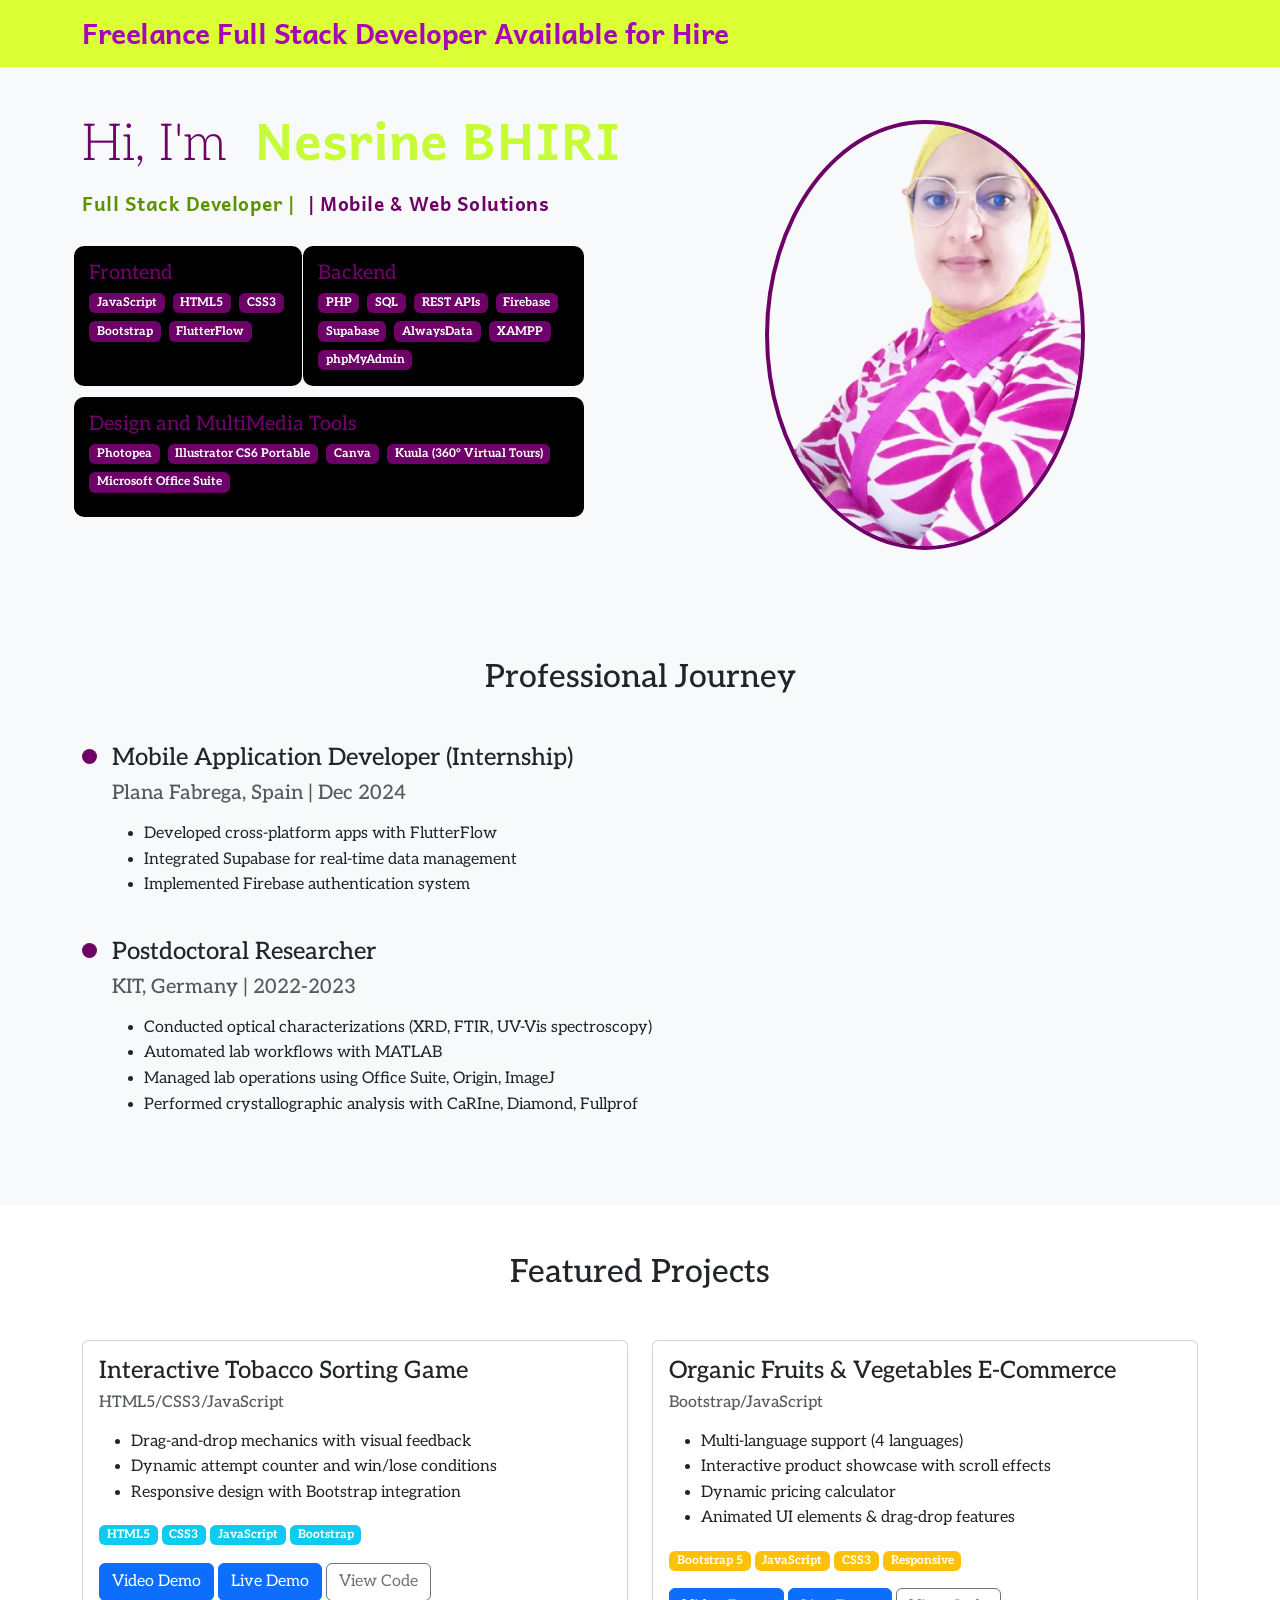
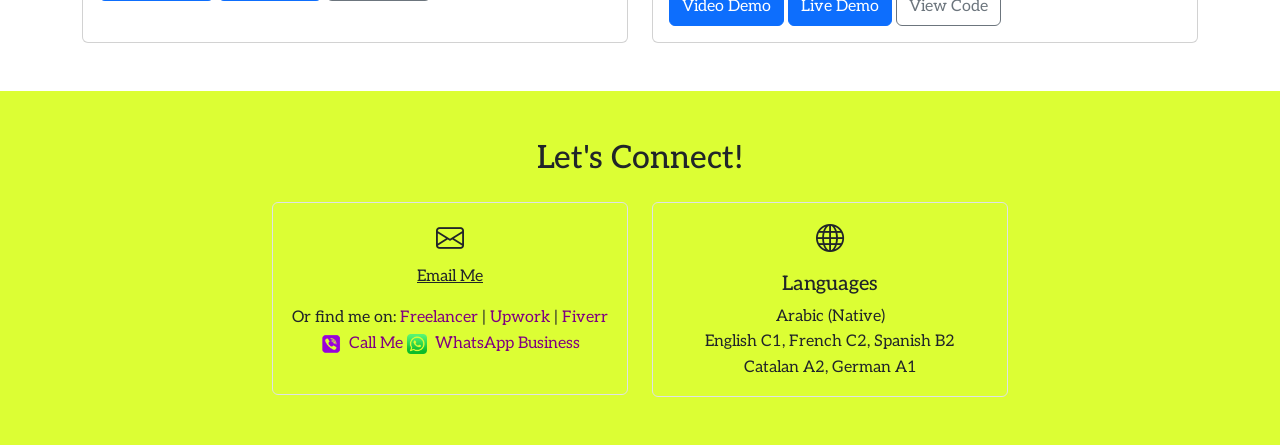
==== index.html @ cbc8aa45 "Add files via upload Initial commit: Nesrine-VectraDev Portfolio Launch   - Created responsive home" ====
<!DOCTYPE html>
<html lang="en">
<head>
    <meta charset="UTF-8">
    <meta name="viewport" content="width=device-width, initial-scale=1.0">
    <title>Nesrine BHIRI | Full Stack Developer</title>

    <!-- Bootstrap CSS -->
    <link href="https://cdn.jsdelivr.net/npm/bootstrap@5.3.0/dist/css/bootstrap.min.css" rel="stylesheet">
    <link href='https://fonts.googleapis.com/css?family=Aleo' rel='stylesheet'>
    <link href='https://fonts.googleapis.com/css?family=Andika' rel='stylesheet'>
    <link rel="stylesheet" href="https://cdn.jsdelivr.net/npm/bootstrap-icons@1.11.1/font/bootstrap-icons.css">

    <link rel="stylesheet" type="text/css" href="att.files/VectraDevFV.css">

    <style>
        



    </style>
</head>

<body>



<!-- Navigation -->
    <nav class="navbar fixed-top bg-pistache">
        <div class="container">
            <a class="navbar-brand" href="https://www.linkedin.com/in/nesrine-bhiri-aa1760143/"><!--Nesrine VectraDev - -->Freelance Full Stack Developer Available for Hire</a>
        </div>
    </nav>





 <!-- Hero Section -->
    <section class="hero">

        <div class="container">

            <div class="row align-items-center">


                <div class="col-md-6">

                    <h1 class="display-4 mb-4" id="up1">Hi, I'm&nbsp
                    <span class="name">Nesrine BHIRI</span>
                    </h1>

                    <h1 class="display-4 mb-4" id="up2">
                    <span class="title">Full Stack Developer |</span>
                    <span class="tagline">| Mobile & Web Solutions</span><br>
                    </h1>  


                    <div class="row g-3" id="seperate">
                        
        <!-- Skills Integrated -->
                        <div class="col-md-6 skill-category" id="frontend">
                            <h5>Frontend</h5>
                            <div class="d-flex flex-wrap gap-2">
                                <span class="badge bg-custom-pistache">JavaScript</span>
                                <span class="badge bg-custom-pistache">HTML5</span>
                                <span class="badge bg-custom-pistache">CSS3</span>
                                <span class="badge bg-custom-pistache">Bootstrap</span>
                                <span class="badge bg-custom-pistache">FlutterFlow</span>
                            </div>
                        </div>


                        <div class="col-md-6 skill-category" id="backend">
                            <h5>Backend</h5>
                            <div class="d-flex flex-wrap gap-2">
                                <span class="badge bg-purple-dark">PHP</span>
                                <span class="badge bg-purple-dark">SQL</span>

                                <span class="badge bg-purple-dark">REST APIs</span>

                                <span class="badge bg-purple-dark">Firebase</span>
                                <span class="badge bg-purple-dark">Supabase</span>
                                <span class="badge bg-purple-dark">AlwaysData</span>
                                <span class="badge bg-purple-dark">XAMPP</span>
                                <span class="badge bg-purple-dark">phpMyAdmin</span>
                                
                            </div>
                        </div>


                        <div class="col-md-6 skill-category" id="multimedia">
                            <h5>Design and MultiMedia Tools</h5>
                            <div class="d-flex flex-wrap gap-2">
                                <span class="badge bg-purple-dark">Photopea</span>
                                <span class="badge bg-purple-dark">Illustrator CS6 Portable</span>
                                <span class="badge bg-purple-dark">Canva</span>
                                <span class="badge bg-purple-dark">Kuula (360° Virtual Tours)</span>
                                <span class="badge bg-purple-dark">Microsoft Office Suite</span>
                            </div>
                        </div>




                    </div>



                </div>


        <!-- Image -->
                <div class="col-md-6 text-center">
                    <img src="att.files/image/myphoto.png" alt="Nesrine BHIRI" class="img-fluid rounded-circle">
                </div>


            </div>
        </div>
    </section>





<!-- Professional Experience -->
    <section class="py-5 bg-light">

        <div class="container">
            <h2 class="text-center mb-5">Professional Journey</h2>
            
            <div class="timeline-item">
                <h4>Mobile Application Developer (Internship)</h4>
                <h5 class="text-muted">Plana Fabrega, Spain | Dec 2024</h5>
                <ul class="mt-3">
                    <li>Developed cross-platform apps with FlutterFlow</li>
                    <li>Integrated Supabase for real-time data management</li>
                    <li>Implemented Firebase authentication system</li>
                </ul>
            </div>

            <div class="timeline-item">
                <h4>Postdoctoral Researcher</h4>
                <h5 class="text-muted">KIT, Germany | 2022-2023</h5>


                <ul class="mt-3">
                    <li>Conducted optical characterizations (XRD, FTIR, UV-Vis spectroscopy)</li>
                    <li>Automated lab workflows with MATLAB</li>
                    <li>Managed lab operations using Office Suite, Origin, ImageJ</li>
                    <li>Performed crystallographic analysis with CaRIne, Diamond, Fullprof</li>
                </ul>

            
            </div>

        </div>
    </section>




<!-- Projects -->
    <section class="py-5">
        <div class="container">
            <h2 class="text-center mb-5">Featured Projects</h2>
            


            <div class="row g-4">


                <div class="col-md-6">
                    <div class="card h-100">


                        <div class="card-body">
                            <h4 class="card-title">Interactive Tobacco Sorting Game</h4>
                            <h6 class="text-muted mb-3">HTML5/CSS3/JavaScript</h6>
                            <ul>
                                <li>Drag-and-drop mechanics with visual feedback</li>
                                <li>Dynamic attempt counter and win/lose conditions</li>
                                <li>Responsive design with Bootstrap integration</li>
                            </ul>

                            <div class="mt-auto">
                                <span class="badge bg-info">HTML5</span>
                                <span class="badge bg-info">CSS3</span>
                                <span class="badge bg-info">JavaScript</span>
                                <span class="badge bg-info">Bootstrap</span>
                            </div>

                            <div class="mt-3">
                                <a href="att.files/T-Game/Video-T-Game.m4v" class="btn btn-primary">Video Demo</a>
                                <a href="att.files/T-Game/T-Game.html" class="btn btn-primary">Live Demo</a>
                                <a href="att.files/T-Game/T-Game.js" class="btn btn-outline-secondary">View Code</a>
                            </div>
                        </div>


                    </div>
                </div>
                

                <div class="col-md-6">
                    <div class="card h-100">


                        <div class="card-body">
                            <h4 class="card-title">Organic Fruits & Vegetables E-Commerce</h4>
                            <h6 class="text-muted mb-3">Bootstrap/JavaScript</h6>
                            <ul>
                                <li>Multi-language support (4 languages)</li>
                                <li>Interactive product showcase with scroll effects</li>
                                <li>Dynamic pricing calculator</li>
                                <li>Animated UI elements & drag-drop features</li>
                            </ul>
                            <div class="mt-auto">
                                <span class="badge bg-warning">Bootstrap 5</span>
                                <span class="badge bg-warning">JavaScript</span>
                                <span class="badge bg-warning">CSS3</span>
                                <span class="badge bg-warning">Responsive</span>
                            </div>

                            <div class="mt-3">
                                <a href="att.files/E-Commerce/Video-E-Commerce.m4v" class="btn btn-primary">Video Demo</a>
                                <a href="att.files/E-Commerce/E-Commerce.html" class="btn btn-primary">Live Demo</a>
                                <a href="att.files/E-Commerce/E-Commerce.js" class="btn btn-outline-secondary">View Code</a>
                            </div>
                        </div>


                    </div>
                </div>



            </div>

        </div>
    </section>






    
<!-- Contact -->
    <section class="py-5 bg-pistache">
        <div class="container text-center">


            <h2 class="mb-4">Let's Connect!</h2>

            <div class="row g-4 justify-content-center">




                <div class="col-md-4">

                    <div class="p-3 border rounded">

                        <i class="bi bi-envelope fs-3"></i>
                        <br>
                        <a href="mailto:nerine.mobhiri@gmail.com" class="text-dark">Email Me</a>

                        <p class="mt-3">Or find me on:
                            <a href="https://www.freelancer.com/u/nesrine72" class="text-decoration-none" id="accounts">Freelancer</a> |
                            <a href="https://www.upwork.com/freelancers/~0188ebff246a8502fb" class="text-decoration-none" id="accounts">Upwork</a> |
                            <a href="https://www.fiverr.com/sellers/nesrine_bhiri/edit" class="text-decoration-none" id="accounts">Fiverr</a>

                            <a href="tel:+34632132602" class="contact-button"> 
                            <img src="att.files/image/call-purple-icon.png" alt="Phone Number" width="20"> 
                            Call Me
                            </a>
                            
                            <a href="https://wa.me/0034632132602" class="whatsapp-button">
                            <img src="att.files/image/whatsapp-green-icon.png" alt="WhatsApp Business" width="20"> 
                            WhatsApp Business
                            </a>
                        </p>

                    </div>

                </div>
 

                <div class="col-md-4">
                    <div class="p-3 border rounded">
                        <i class="bi bi-globe fs-3"></i>
                        <h5 class="mt-2">Languages</h5>
                        <p class="mb-0">Arabic (Native)
                            <br>English C1, French C2, Spanish B2
                            <br>Catalan A2, German A1</p>
                    </div>
                </div>




            </div>
        </div>
    </section>



    <!-- Bootstrap JS -->
    <script src="https://cdn.jsdelivr.net/npm/bootstrap@5.3.0/dist/js/bootstrap.bundle.min.js"></script>
</body>
</html>




            <!--
            <h5 class="mt-2">Email</h5>
            <a href="mailto:nesrine.bhiri@gmail.com" class="text-dark">nesrine.bhiri@gmail.com</a>
            -->

            <!--<a href="https://wa.me/491234567890" class="contact-button">💬 WhatsApp</a>-->




<!--


📹 Video demo: quick and polished presentation.

🌐 Live demo link: for people who want to try it themselves.


-->
---- att.files/VectraDevFV.css ----
/* Custom CSS */
    body { font-family: 'Aleo', sans-serif; line-height: 1.6; }



/* navigation bar*/
        .bg-pistache {
            background-color: #dcfe34;
            }
        .navbar-brand {
            font-family: 'Andika', sans-serif; 
            color: #a608b6;
            font-weight: 700;
            font-size: 1.75rem;
            letter-spacing: -0.5px;
            transition: all 0.3s ease;
            position: relative;
            padding: 0.5rem 1rem;
            padding: 0.2rem 0;
            /*border-bottom: 2px solid rgba(148, 0, 211, 0.1);*/
            }





/* hero section */
        .hero { 
            background: #f8f9fa; 
            padding: 120px 0 60px !important;
            }

    /* Hi I am Nesrine BHIRI*/
        #up1 {
            margin-top: -25px;
            }
        .display-4 {
            color: #6d0167; /*purple*/
            font-size: 3.2rem;
            }
        .hero .name {
            color: #c6fc37; /*pestache*/
            font-family: 'Andika', sans-serif;
            font-size: 3.2rem;
            font-weight: 700;
            /*display: inline;*/
            margin-top: 0.5rem;  
            }

    /* Full Stack Developer | | Mobile & Web Solutions*/
        #up2 {
            margin-top: -35px;
            }
        .hero .title {
            color: #5c9302; /*green*/
            font-family: 'Andika', sans-serif;
            font-size: 1.2rem;
            font-weight: 600;
            letter-spacing: 0.5px;
            display: inline-block;
            position: relative;
            margin-top: 5px;
            /*margin-bottom: 0.5rem;*/
            }
        .hero .tagline {
            color: #6d0167; /*purple*/
            font-family: 'Andika', sans-serif;
            font-size: 1.2rem;
            font-weight: 600;
            letter-spacing: 0.5px;
            display: inline-block; /*show below other*/
            /*padding: 0.25rem 1rem;*/
            /*margin-top: 0.5rem;*/ 
            }
        
    /* Skills */
        #seperate{
            display: flex !important;   /* Use flexbox layout - Arranges elements in a flexible manner, 
                                    either in rows or columns, allowing for complex layouts. - 
                                    make them on the same line */
            justify-content: flex-start;  /* Align items to the left */
            grid-gap: 0.05rem;
            margin-top: -20px;
            /*font-size: 1rem;*/
            } 
        #frontend{
            width: 228px;
            height: 140px;
            }
        #backend{
            /*width: 370px;*/
            height: 140px;
            }

        #multimedia{
            width: 510px;
            height: 120px;
            margin-top: -10px;
            }

        .skill-category {
            color: #6d0167; /*Frontend and Backend*/
            background: black; /*#f3e9ff*/
            padding: 15px;
            border-radius: 10px;
            margin-bottom: 20px;
            }
        .bg-custom-pistache {
            background-color: #6d0167; /*purple*/ /*#dcfe34; /*pestache*/
            }
        .bg-purple-dark { 
            background-color: #6d0167; /*purple*/
            }

    /* image */ 
        .hero img {
            width: 320px; 
            height: 430px; 
            object-fit: cover;
            border: 4px solid #6d0167;
            }



/* Professional Experience */
        .timeline-item {
            position: relative;
            padding-left: 30px;
            margin-bottom: 40px;
            }
        .timeline-item::before {
            content: "";
            position: absolute;
            left: 0;
            top: 5px;
            width: 15px;
            height: 15px;
            background: #6d0167;
            border-radius: 50%;
            }



/* Projects */




/* Contact */
        #accounts{
            color: purple;
            }
        .contact-button {
            color: purple;
            border-radius: 5px;
            text-decoration: none;
            display: inline-flex;
            align-items: center;
            gap: 8px;
            }
        .whatsapp-button {
            /*background-color: #25D366; /* WhatsApp green */
            color: purple;
            /*padding: 8px 15px;*/
            border-radius: 5px;
            text-decoration: none;
            display: inline-flex;
            align-items: center;
            gap: 8px;
            }
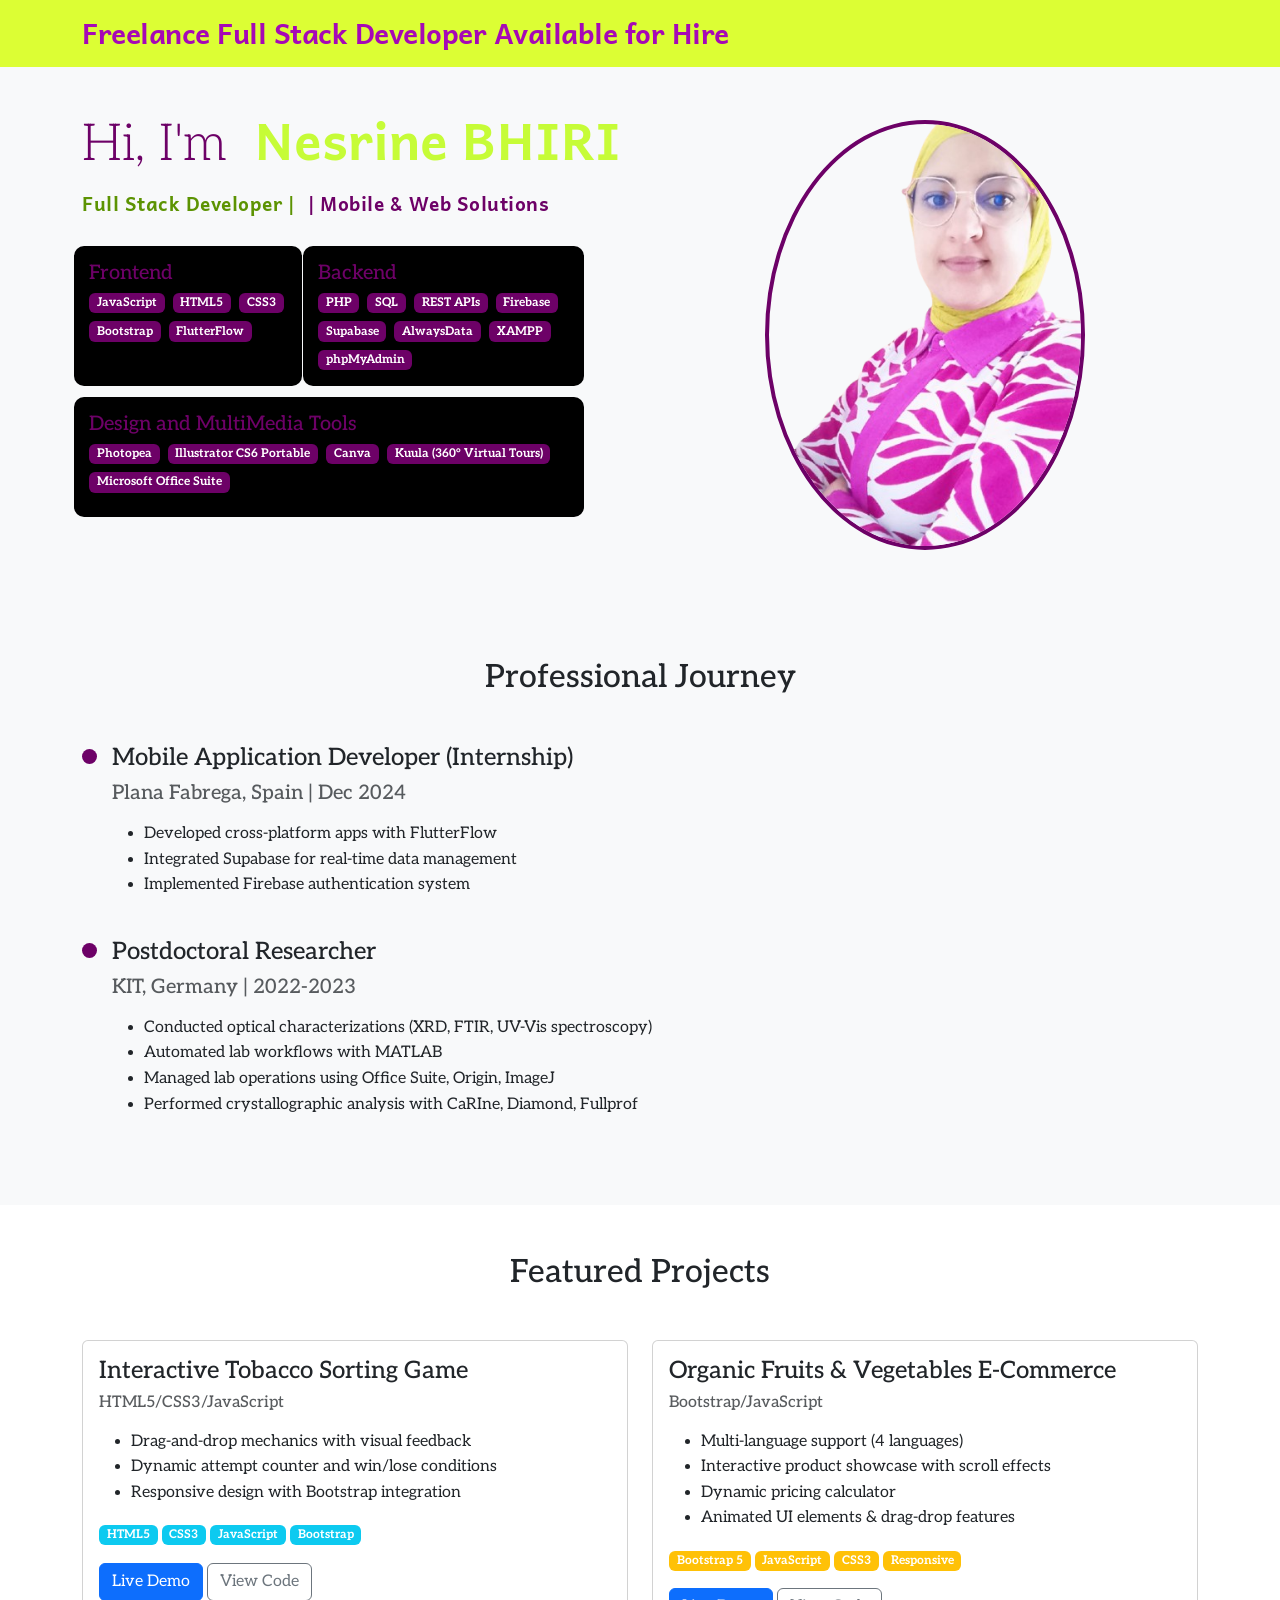
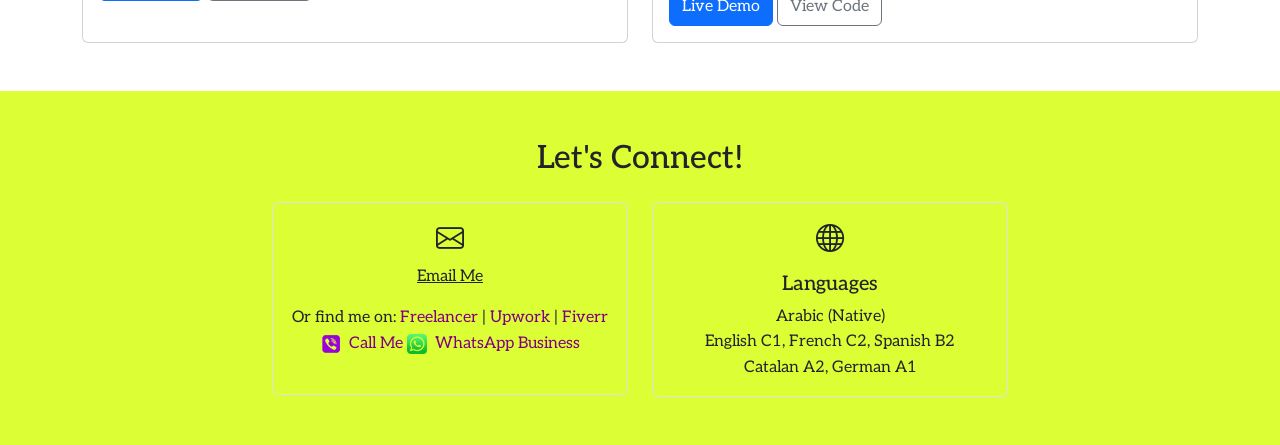
==== commit 98b43d71: "Update index.html" ====
--- a/index.html
+++ b/index.html
@@ -192,7 +192,7 @@
                             </div>
 
                             <div class="mt-3">
-                                <a href="att.files/T-Game/Video-T-Game.m4v" class="btn btn-primary">Video Demo</a>
+                                <!--<a href="att.files/T-Game/Video-T-Game.m4v" class="btn btn-primary">Video Demo</a>-->
                                 <a href="att.files/T-Game/T-Game.html" class="btn btn-primary">Live Demo</a>
                                 <a href="att.files/T-Game/T-Game.js" class="btn btn-outline-secondary">View Code</a>
                             </div>
@@ -224,7 +224,7 @@
                             </div>
 
                             <div class="mt-3">
-                                <a href="att.files/E-Commerce/Video-E-Commerce.m4v" class="btn btn-primary">Video Demo</a>
+                                <!--<a href="att.files/E-Commerce/Video-E-Commerce.m4v" class="btn btn-primary">Video Demo</a>-->
                                 <a href="att.files/E-Commerce/E-Commerce.html" class="btn btn-primary">Live Demo</a>
                                 <a href="att.files/E-Commerce/E-Commerce.js" class="btn btn-outline-secondary">View Code</a>
                             </div>
@@ -333,4 +333,4 @@
 🌐 Live demo link: for people who want to try it themselves.
 
 
--->+-->
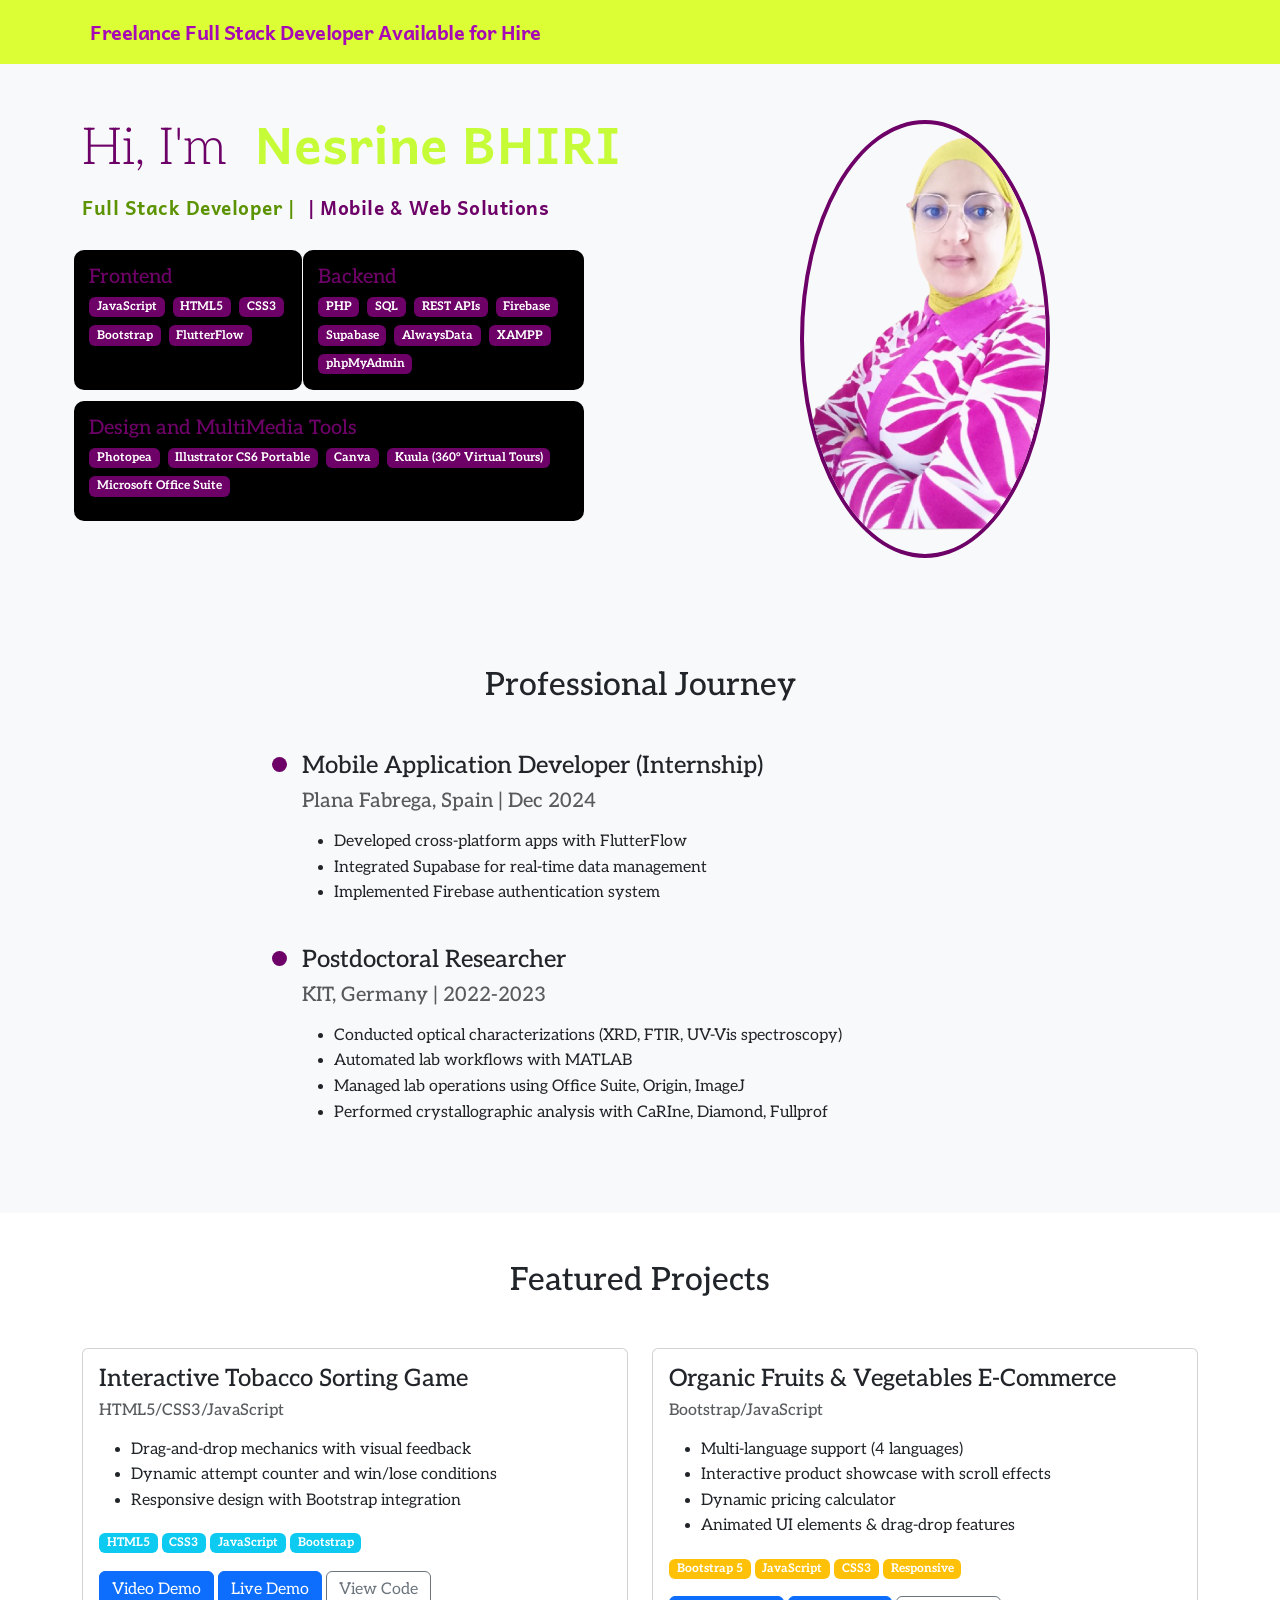
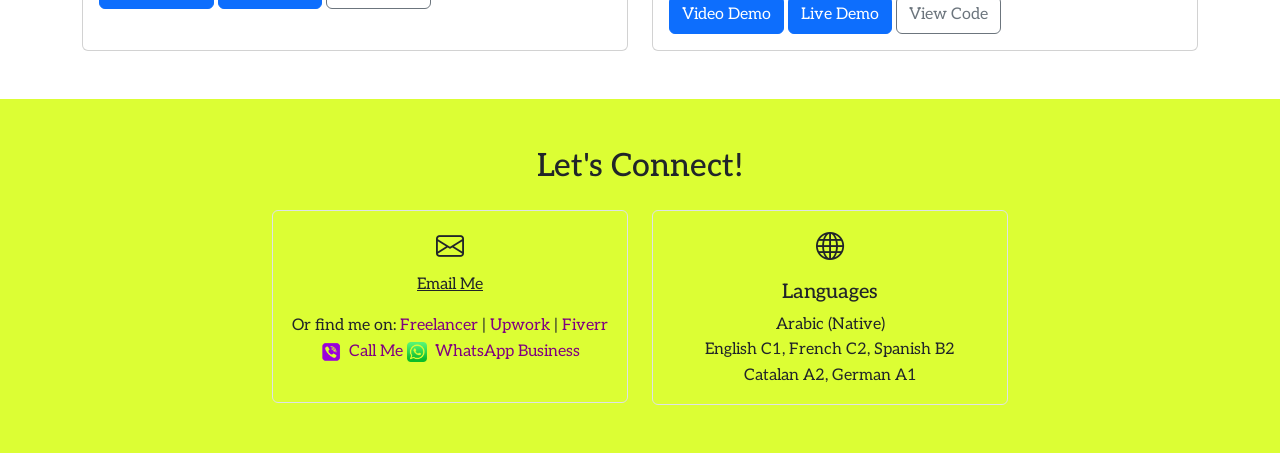
==== commit 64606955: "Add files via upload" ====
--- a/index.html
+++ b/index.html
@@ -11,7 +11,7 @@
     <link href='https://fonts.googleapis.com/css?family=Andika' rel='stylesheet'>
     <link rel="stylesheet" href="https://cdn.jsdelivr.net/npm/bootstrap-icons@1.11.1/font/bootstrap-icons.css">
 
-    <link rel="stylesheet" type="text/css" href="att.files/VectraDevFV.css">
+    <link rel="stylesheet" type="text/css" href="att.files/VectraDevFV.css" rel="stylesheet">
 
     <style>
         
@@ -112,7 +112,7 @@
 
         <!-- Image -->
                 <div class="col-md-6 text-center">
-                    <img src="att.files/image/myphoto.png" alt="Nesrine BHIRI" class="img-fluid rounded-circle">
+                    <img src="att.files/image/myphotod.png" alt="Nesrine BHIRI" class="img-fluid rounded-circle">
                 </div>
 
 
@@ -125,35 +125,61 @@
 
 
 <!-- Professional Experience -->
+
+
+
+
+
+
+
+ 
+
+        
+        <!-- Add these wrapper divs -->
+
+
+
+
+
+
+
     <section class="py-5 bg-light">
 
         <div class="container">
             <h2 class="text-center mb-5">Professional Journey</h2>
+
+            <div class="row">
+                <div class="col-lg-8 mx-auto">  <!-- Centered column -->
+
+
+                        <div class="timeline-item">
+                            <h4>Mobile Application Developer (Internship)</h4>
+                            <h5 class="text-muted">Plana Fabrega, Spain | Dec 2024</h5>
+                            <ul class="mt-3">
+                                <li>Developed cross-platform apps with FlutterFlow</li>
+                                <li>Integrated Supabase for real-time data management</li>
+                                <li>Implemented Firebase authentication system</li>
+                            </ul>
+                        </div>
             
-            <div class="timeline-item">
-                <h4>Mobile Application Developer (Internship)</h4>
-                <h5 class="text-muted">Plana Fabrega, Spain | Dec 2024</h5>
-                <ul class="mt-3">
-                    <li>Developed cross-platform apps with FlutterFlow</li>
-                    <li>Integrated Supabase for real-time data management</li>
-                    <li>Implemented Firebase authentication system</li>
-                </ul>
+                        <div class="timeline-item">
+                            <h4>Postdoctoral Researcher</h4>
+                            <h5 class="text-muted">KIT, Germany | 2022-2023</h5>
+            
+            
+                            <ul class="mt-3">
+                                <li>Conducted optical characterizations (XRD, FTIR, UV-Vis spectroscopy)</li>
+                                <li>Automated lab workflows with MATLAB</li>
+                                <li>Managed lab operations using Office Suite, Origin, ImageJ</li>
+                                <li>Performed crystallographic analysis with CaRIne, Diamond, Fullprof</li>
+                            </ul>
+                        </div>
+
+
+                </div>
             </div>
 
-            <div class="timeline-item">
-                <h4>Postdoctoral Researcher</h4>
-                <h5 class="text-muted">KIT, Germany | 2022-2023</h5>
-
-
-                <ul class="mt-3">
-                    <li>Conducted optical characterizations (XRD, FTIR, UV-Vis spectroscopy)</li>
-                    <li>Automated lab workflows with MATLAB</li>
-                    <li>Managed lab operations using Office Suite, Origin, ImageJ</li>
-                    <li>Performed crystallographic analysis with CaRIne, Diamond, Fullprof</li>
-                </ul>
-
-            
-            </div>
+
 
         </div>
     </section>
@@ -192,7 +218,7 @@
                             </div>
 
                             <div class="mt-3">
-                                <!--<a href="att.files/T-Game/Video-T-Game.m4v" class="btn btn-primary">Video Demo</a>-->
+                                <a href="att.files/T-Game/Video-T-Game.m4v" class="btn btn-primary">Video Demo</a>
                                 <a href="att.files/T-Game/T-Game.html" class="btn btn-primary">Live Demo</a>
                                 <a href="att.files/T-Game/T-Game.js" class="btn btn-outline-secondary">View Code</a>
                             </div>
@@ -224,7 +250,7 @@
                             </div>
 
                             <div class="mt-3">
-                                <!--<a href="att.files/E-Commerce/Video-E-Commerce.m4v" class="btn btn-primary">Video Demo</a>-->
+                                <a href="att.files/E-Commerce/Video-E-Commerce.m4v" class="btn btn-primary">Video Demo</a>
                                 <a href="att.files/E-Commerce/E-Commerce.html" class="btn btn-primary">Live Demo</a>
                                 <a href="att.files/E-Commerce/E-Commerce.js" class="btn btn-outline-secondary">View Code</a>
                             </div>
@@ -248,7 +274,17 @@
 
     
 <!-- Contact -->
+
+
+
+<!-- 7. Modify contact buttons structure 
+<div class="d-flex flex-column align-items-center">
+    Your contact buttons here 
+</div>
+ -->
+
     <section class="py-5 bg-pistache">
+
         <div class="container text-center">
 
 
@@ -333,4 +369,4 @@
 🌐 Live demo link: for people who want to try it themselves.
 
 
--->
+-->
--- a/att.files/VectraDevFV.css
+++ b/att.files/VectraDevFV.css
@@ -1,3 +1,110 @@
+
+
+
+
+
+/* Medium devices (tablets, 768px and up) */
+@media (max-width: 768px) { 
+    .hero {
+        padding: 100px 0 30px !important;
+        }    
+    .display-4 {
+        font-size: 2.5rem;
+        }   
+    .hero .name {
+        font-size: 2.5rem;
+        }
+    .navbar-brand {
+        font-size: 1.1rem;
+        text-align: center;
+        }
+    .hero img {
+        width: 250px;
+        height: auto;
+        margin-top: 30px;
+        }
+    #seperate {
+        flex-direction: column;
+        }
+
+    .skill-category {
+        width: 100% !important;
+        height: auto !important;
+        }
+
+    .timeline-item {
+        padding-left: 25px;
+        }
+    }
+
+/* Small devices (phones, 576px and up) */
+@media (max-width: 576px) {
+    .display-4 {
+        font-size: 2rem;
+        }
+    
+    .hero .name {
+        font-size: 2rem;
+        }
+
+    #up1, #up2 {
+        margin-top: 0;
+        text-align: center;
+        }
+    .hero .title,
+    .hero .tagline {
+        font-size: 1rem;
+        display: block;
+        text-align: center;
+        }
+    .card {
+        margin-bottom: 20px;
+        }
+
+    .contact-button, .whatsapp-button {
+        display: block;
+        margin: 10px 0;
+        }
+    }
+
+
+
+
+
+
+
+
+
+
+
+
+
+
+
+
+
+
+
+
+
+
+
+
+
+
+
+
+
+
+
+
+
+
+
+
+
+
+
 
 
 /* Custom CSS */
@@ -13,14 +120,27 @@
             font-family: 'Andika', sans-serif; 
             color: #a608b6;
             font-weight: 700;
-            font-size: 1.75rem;
+
+            /*font-size: 1.75rem;
+            padding: 0.5rem 1rem;
+            padding: 0.2rem 0;*/
+
             letter-spacing: -0.5px;
             transition: all 0.3s ease;
             position: relative;
-            padding: 0.5rem 1rem;
-            padding: 0.2rem 0;
+            
             /*border-bottom: 2px solid rgba(148, 0, 211, 0.1);*/
             }
+
+/*--------------------------- change those to be used for mobile devices*/
+        .navbar-brand {
+            font-size: 1.25rem; /* Base size */
+            padding: 0.5rem;
+            white-space: normal; /* Allows text wrapping */
+            }
+/*--------------------------- change those to be used for mobile devices*/
+
+
 
 
 
@@ -114,13 +234,32 @@
             background-color: #6d0167; /*purple*/
             }
 
-    /* image */ 
+    /* image  
         .hero img {
             width: 320px; 
             height: 430px; 
             object-fit: cover;
             border: 4px solid #6d0167;
-            }
+            }*/
+/*---------------- Replace existing image styles with: to be used for mobile devices*/
+        .hero img {
+            max-width: 100%;
+            height: auto;
+            border: 4px solid #6d0167;
+            margin: 0 auto; /* Centers image */
+            }       
+/*---------------- Replace existing image styles with: to be used for mobile devices*/
+
+
+
+
+
+
+
+
+
+
+
 
 
 
@@ -146,6 +285,16 @@
 /* Projects */
 
 
+/*--------------------- In Projects section to be used for mobile device*/
+    .card {
+        min-height: 100%;
+        transition: transform 0.3s ease;
+        }
+    .card:hover {
+        transform: translateY(-5px);
+        }
+/*--------------------- In Projects section to be used for mobile device*/
+
 
 
 /* Contact */
